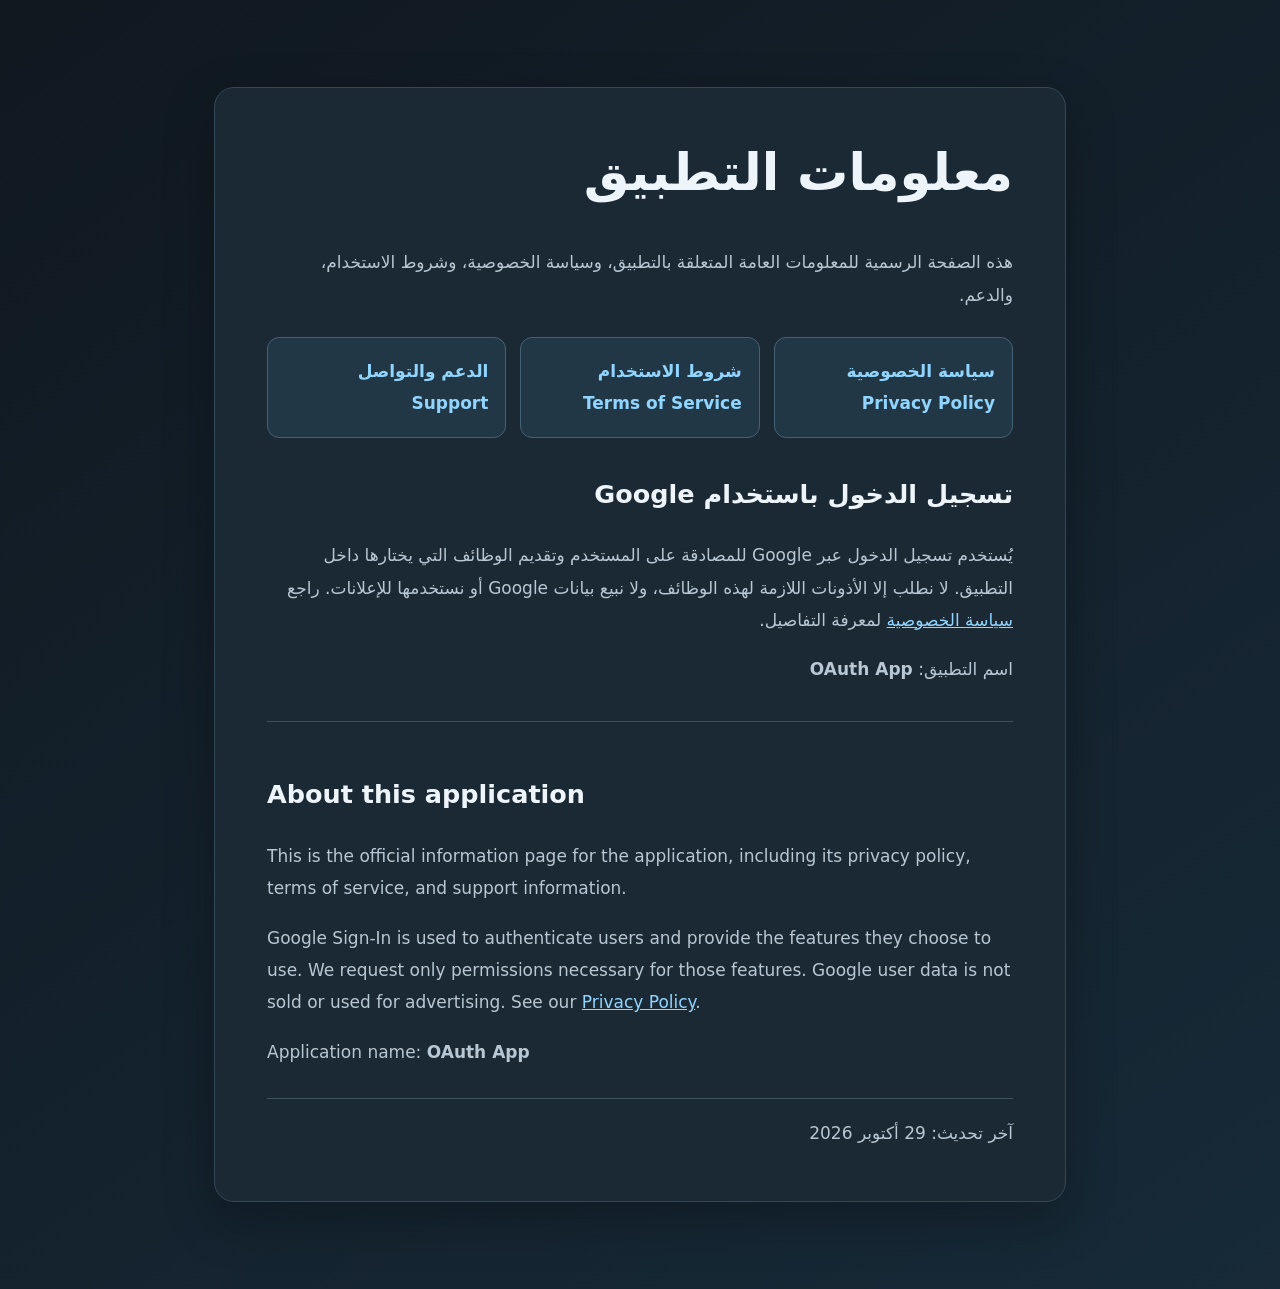
==== index.html @ 6fe6a96d "Add OAuth app information and policy pages" ====
<!doctype html>
<html lang="ar" dir="rtl">
<head>
<meta charset="utf-8"><meta name="viewport" content="width=device-width,initial-scale=1"><meta name="description" content="معلومات التطبيق وسياسة الخصوصية وشروط الاستخدام والدعم."><title>معلومات التطبيق</title>
<style>:root{color-scheme:dark;--bg:#101820;--panel:#1b2935;--text:#edf4fa;--muted:#b8c7d4;--accent:#91d5ff}*{box-sizing:border-box}body{margin:0;background:linear-gradient(145deg,#101820,#172a38);color:var(--text);font:17px/1.9 system-ui,-apple-system,"Segoe UI",sans-serif}main{max-width:900px;margin:7vh auto;padding:24px}.card{background:var(--panel);border:1px solid #344958;border-radius:20px;padding:clamp(24px,5vw,52px);box-shadow:0 18px 50px #0004}h1{font-size:clamp(2rem,5vw,3.2rem);line-height:1.25;margin-top:0}h2{margin-top:2rem}p,.muted{color:var(--muted)}a{color:var(--accent)}nav{display:grid;grid-template-columns:repeat(auto-fit,minmax(210px,1fr));gap:14px;margin:26px 0}nav a{background:#223746;padding:17px;border:1px solid #456174;border-radius:12px;text-decoration:none;font-weight:650}nav a:hover{background:#2d4659}footer{border-top:1px solid #40515e;margin-top:30px;padding-top:18px;color:var(--muted)}.en{direction:ltr;text-align:left;border-top:1px solid #40515e;margin-top:36px;padding-top:16px}</style></head>
<body><main><article class="card"><h1>معلومات التطبيق</h1><p>هذه الصفحة الرسمية للمعلومات العامة المتعلقة بالتطبيق، وسياسة الخصوصية، وشروط الاستخدام، والدعم.</p><nav aria-label="روابط مهمة"><a href="privacy.html">سياسة الخصوصية <span lang="en">Privacy Policy</span></a><a href="terms.html">شروط الاستخدام <span lang="en">Terms of Service</span></a><a href="support.html">الدعم والتواصل <span lang="en">Support</span></a></nav><h2>تسجيل الدخول باستخدام Google</h2><p>يُستخدم تسجيل الدخول عبر Google للمصادقة على المستخدم وتقديم الوظائف التي يختارها داخل التطبيق. لا نطلب إلا الأذونات اللازمة لهذه الوظائف، ولا نبيع بيانات Google أو نستخدمها للإعلانات. راجع <a href="privacy.html">سياسة الخصوصية</a> لمعرفة التفاصيل.</p><p>اسم التطبيق: <strong>OAuth App</strong></p><div class="en" lang="en"><h2>About this application</h2><p>This is the official information page for the application, including its privacy policy, terms of service, and support information.</p><p>Google Sign-In is used to authenticate users and provide the features they choose to use. We request only permissions necessary for those features. Google user data is not sold or used for advertising. See our <a href="privacy.html">Privacy Policy</a>.</p><p>Application name: <strong>OAuth App</strong></p></div><footer>آخر تحديث: 29 أكتوبر 2026</footer></article></main></body></html>
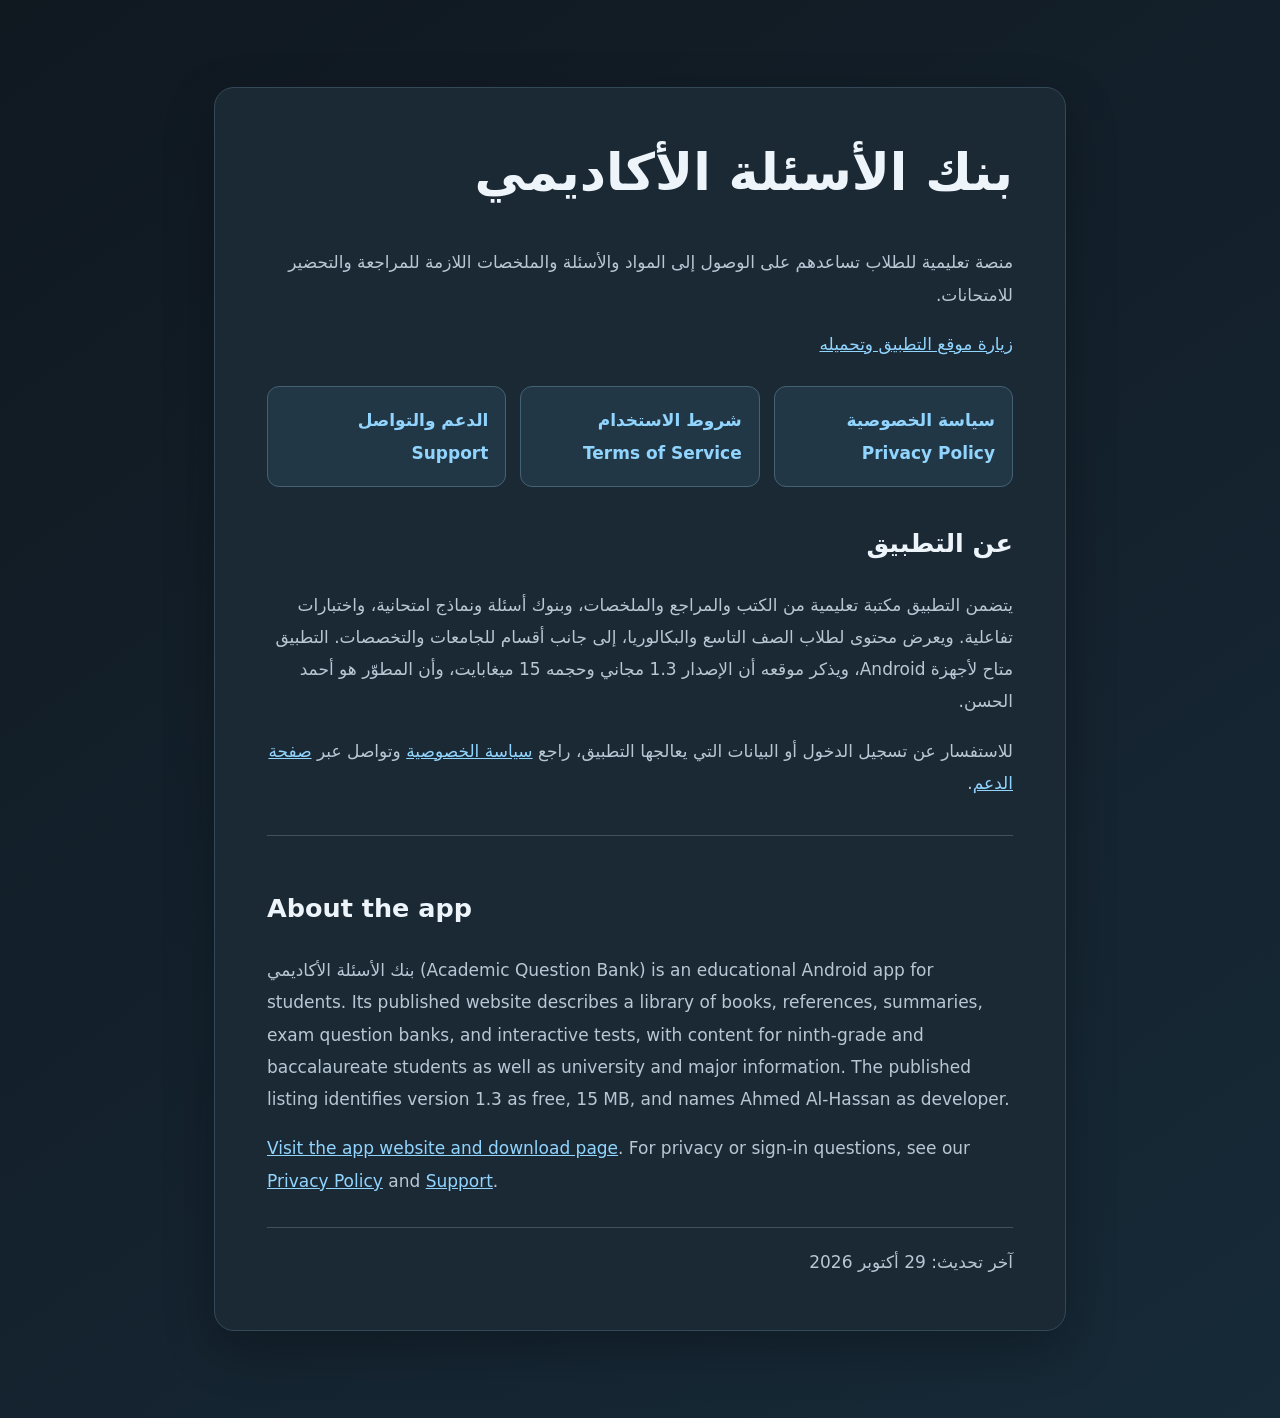
==== commit e26daffa: "Customize OAuth pages for Academic Question Bank" ====
--- a/index.html
+++ b/index.html
@@ -1,6 +1,6 @@
 <!doctype html>
 <html lang="ar" dir="rtl">
 <head>
-<meta charset="utf-8"><meta name="viewport" content="width=device-width,initial-scale=1"><meta name="description" content="معلومات التطبيق وسياسة الخصوصية وشروط الاستخدام والدعم."><title>معلومات التطبيق</title>
+<meta charset="utf-8"><meta name="viewport" content="width=device-width,initial-scale=1"><meta name="description" content="معلومات التطبيق وسياسة الخصوصية وشروط الاستخدام والدعم."><title>بنك الأسئلة الأكاديمي | الموقع الرسمي للمعلومات</title>
 <style>:root{color-scheme:dark;--bg:#101820;--panel:#1b2935;--text:#edf4fa;--muted:#b8c7d4;--accent:#91d5ff}*{box-sizing:border-box}body{margin:0;background:linear-gradient(145deg,#101820,#172a38);color:var(--text);font:17px/1.9 system-ui,-apple-system,"Segoe UI",sans-serif}main{max-width:900px;margin:7vh auto;padding:24px}.card{background:var(--panel);border:1px solid #344958;border-radius:20px;padding:clamp(24px,5vw,52px);box-shadow:0 18px 50px #0004}h1{font-size:clamp(2rem,5vw,3.2rem);line-height:1.25;margin-top:0}h2{margin-top:2rem}p,.muted{color:var(--muted)}a{color:var(--accent)}nav{display:grid;grid-template-columns:repeat(auto-fit,minmax(210px,1fr));gap:14px;margin:26px 0}nav a{background:#223746;padding:17px;border:1px solid #456174;border-radius:12px;text-decoration:none;font-weight:650}nav a:hover{background:#2d4659}footer{border-top:1px solid #40515e;margin-top:30px;padding-top:18px;color:var(--muted)}.en{direction:ltr;text-align:left;border-top:1px solid #40515e;margin-top:36px;padding-top:16px}</style></head>
-<body><main><article class="card"><h1>معلومات التطبيق</h1><p>هذه الصفحة الرسمية للمعلومات العامة المتعلقة بالتطبيق، وسياسة الخصوصية، وشروط الاستخدام، والدعم.</p><nav aria-label="روابط مهمة"><a href="privacy.html">سياسة الخصوصية <span lang="en">Privacy Policy</span></a><a href="terms.html">شروط الاستخدام <span lang="en">Terms of Service</span></a><a href="support.html">الدعم والتواصل <span lang="en">Support</span></a></nav><h2>تسجيل الدخول باستخدام Google</h2><p>يُستخدم تسجيل الدخول عبر Google للمصادقة على المستخدم وتقديم الوظائف التي يختارها داخل التطبيق. لا نطلب إلا الأذونات اللازمة لهذه الوظائف، ولا نبيع بيانات Google أو نستخدمها للإعلانات. راجع <a href="privacy.html">سياسة الخصوصية</a> لمعرفة التفاصيل.</p><p>اسم التطبيق: <strong>OAuth App</strong></p><div class="en" lang="en"><h2>About this application</h2><p>This is the official information page for the application, including its privacy policy, terms of service, and support information.</p><p>Google Sign-In is used to authenticate users and provide the features they choose to use. We request only permissions necessary for those features. Google user data is not sold or used for advertising. See our <a href="privacy.html">Privacy Policy</a>.</p><p>Application name: <strong>OAuth App</strong></p></div><footer>آخر تحديث: 29 أكتوبر 2026</footer></article></main></body></html>
+<body><main><article class="card"><h1>بنك الأسئلة الأكاديمي</h1><p>منصة تعليمية للطلاب تساعدهم على الوصول إلى المواد والأسئلة والملخصات اللازمة للمراجعة والتحضير للامتحانات.</p><p><a href="https://aqb-beta.vercel.app/">زيارة موقع التطبيق وتحميله</a></p><nav aria-label="روابط مهمة"><a href="privacy.html">سياسة الخصوصية <span lang="en">Privacy Policy</span></a><a href="terms.html">شروط الاستخدام <span lang="en">Terms of Service</span></a><a href="support.html">الدعم والتواصل <span lang="en">Support</span></a></nav><h2>عن التطبيق</h2><p>يتضمن التطبيق مكتبة تعليمية من الكتب والمراجع والملخصات، وبنوك أسئلة ونماذج امتحانية، واختبارات تفاعلية. ويعرض محتوى لطلاب الصف التاسع والبكالوريا، إلى جانب أقسام للجامعات والتخصصات. التطبيق متاح لأجهزة Android، ويذكر موقعه أن الإصدار 1.3 مجاني وحجمه 15 ميغابايت، وأن المطوّر هو أحمد الحسن.</p><p>للاستفسار عن تسجيل الدخول أو البيانات التي يعالجها التطبيق، راجع <a href="privacy.html">سياسة الخصوصية</a> وتواصل عبر <a href="support.html">صفحة الدعم</a>.</p><div class="en" lang="en"><h2>About the app</h2><p>بنك الأسئلة الأكاديمي (Academic Question Bank) is an educational Android app for students. Its published website describes a library of books, references, summaries, exam question banks, and interactive tests, with content for ninth-grade and baccalaureate students as well as university and major information. The published listing identifies version 1.3 as free, 15 MB, and names Ahmed Al-Hassan as developer.</p><p><a href="https://aqb-beta.vercel.app/">Visit the app website and download page</a>. For privacy or sign-in questions, see our <a href="privacy.html">Privacy Policy</a> and <a href="support.html">Support</a>.</p></div><footer>آخر تحديث: 29 أكتوبر 2026</footer></article></main></body></html>
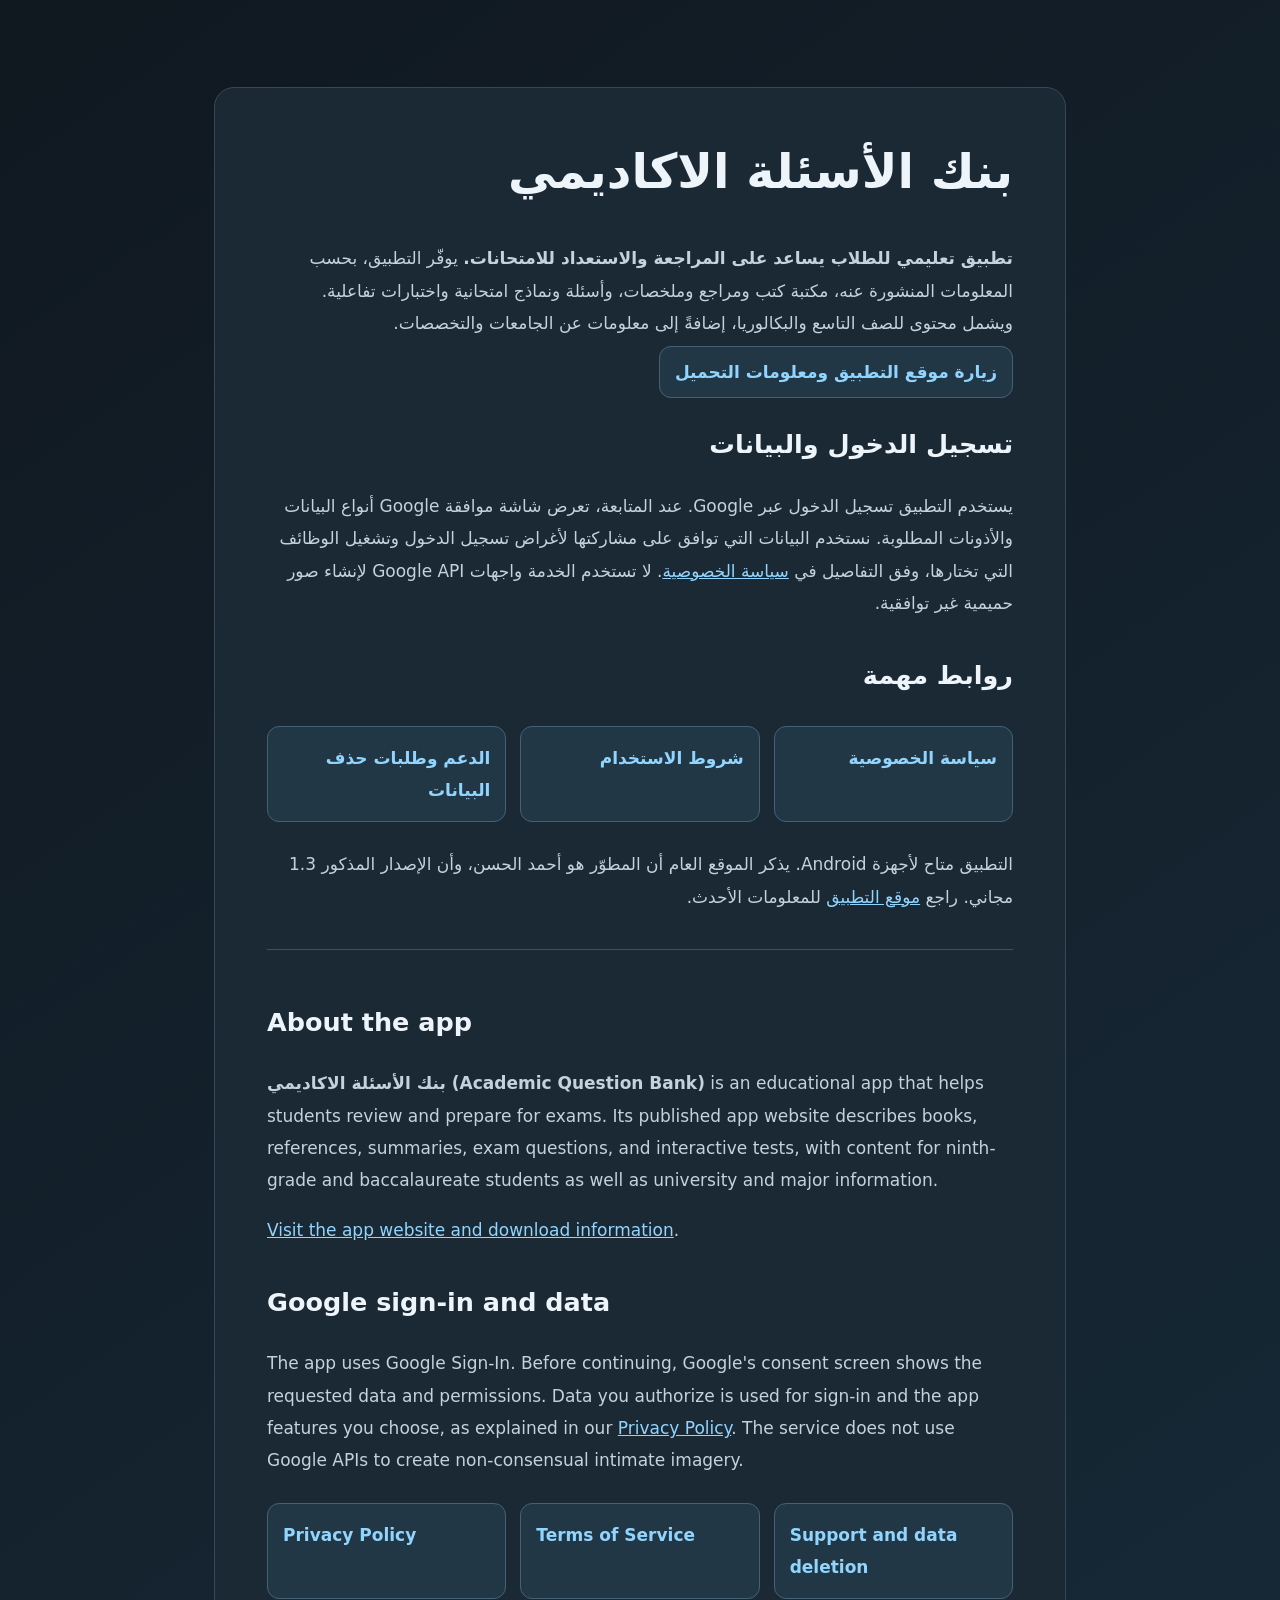
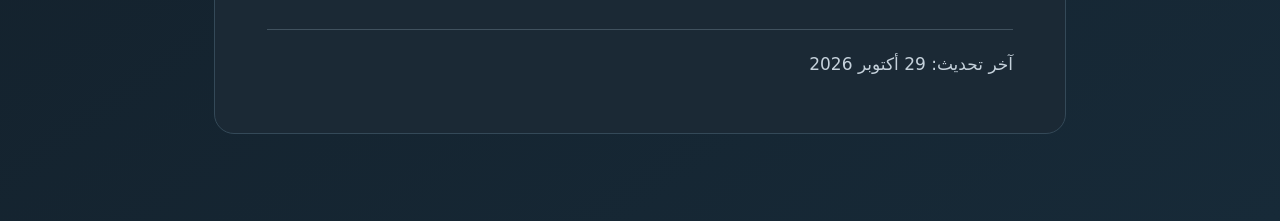
==== commit 50761957: "Improve OAuth review pages for بنك الأسئلة الاكاديمي" ====
--- a/index.html
+++ b/index.html
@@ -1,6 +1,2 @@
 <!doctype html>
-<html lang="ar" dir="rtl">
-<head>
-<meta charset="utf-8"><meta name="viewport" content="width=device-width,initial-scale=1"><meta name="description" content="معلومات التطبيق وسياسة الخصوصية وشروط الاستخدام والدعم."><title>بنك الأسئلة الأكاديمي | الموقع الرسمي للمعلومات</title>
-<style>:root{color-scheme:dark;--bg:#101820;--panel:#1b2935;--text:#edf4fa;--muted:#b8c7d4;--accent:#91d5ff}*{box-sizing:border-box}body{margin:0;background:linear-gradient(145deg,#101820,#172a38);color:var(--text);font:17px/1.9 system-ui,-apple-system,"Segoe UI",sans-serif}main{max-width:900px;margin:7vh auto;padding:24px}.card{background:var(--panel);border:1px solid #344958;border-radius:20px;padding:clamp(24px,5vw,52px);box-shadow:0 18px 50px #0004}h1{font-size:clamp(2rem,5vw,3.2rem);line-height:1.25;margin-top:0}h2{margin-top:2rem}p,.muted{color:var(--muted)}a{color:var(--accent)}nav{display:grid;grid-template-columns:repeat(auto-fit,minmax(210px,1fr));gap:14px;margin:26px 0}nav a{background:#223746;padding:17px;border:1px solid #456174;border-radius:12px;text-decoration:none;font-weight:650}nav a:hover{background:#2d4659}footer{border-top:1px solid #40515e;margin-top:30px;padding-top:18px;color:var(--muted)}.en{direction:ltr;text-align:left;border-top:1px solid #40515e;margin-top:36px;padding-top:16px}</style></head>
-<body><main><article class="card"><h1>بنك الأسئلة الأكاديمي</h1><p>منصة تعليمية للطلاب تساعدهم على الوصول إلى المواد والأسئلة والملخصات اللازمة للمراجعة والتحضير للامتحانات.</p><p><a href="https://aqb-beta.vercel.app/">زيارة موقع التطبيق وتحميله</a></p><nav aria-label="روابط مهمة"><a href="privacy.html">سياسة الخصوصية <span lang="en">Privacy Policy</span></a><a href="terms.html">شروط الاستخدام <span lang="en">Terms of Service</span></a><a href="support.html">الدعم والتواصل <span lang="en">Support</span></a></nav><h2>عن التطبيق</h2><p>يتضمن التطبيق مكتبة تعليمية من الكتب والمراجع والملخصات، وبنوك أسئلة ونماذج امتحانية، واختبارات تفاعلية. ويعرض محتوى لطلاب الصف التاسع والبكالوريا، إلى جانب أقسام للجامعات والتخصصات. التطبيق متاح لأجهزة Android، ويذكر موقعه أن الإصدار 1.3 مجاني وحجمه 15 ميغابايت، وأن المطوّر هو أحمد الحسن.</p><p>للاستفسار عن تسجيل الدخول أو البيانات التي يعالجها التطبيق، راجع <a href="privacy.html">سياسة الخصوصية</a> وتواصل عبر <a href="support.html">صفحة الدعم</a>.</p><div class="en" lang="en"><h2>About the app</h2><p>بنك الأسئلة الأكاديمي (Academic Question Bank) is an educational Android app for students. Its published website describes a library of books, references, summaries, exam question banks, and interactive tests, with content for ninth-grade and baccalaureate students as well as university and major information. The published listing identifies version 1.3 as free, 15 MB, and names Ahmed Al-Hassan as developer.</p><p><a href="https://aqb-beta.vercel.app/">Visit the app website and download page</a>. For privacy or sign-in questions, see our <a href="privacy.html">Privacy Policy</a> and <a href="support.html">Support</a>.</p></div><footer>آخر تحديث: 29 أكتوبر 2026</footer></article></main></body></html>
+<html lang="ar" dir="rtl"><head><meta charset="utf-8"><meta name="viewport" content="width=device-width,initial-scale=1"><meta name="description" content="بنك الأسئلة الاكاديمي تطبيق تعليمي للطلاب للمراجعة والتدرب على الأسئلة والاختبارات."><title>بنك الأسئلة الاكاديمي | الموقع الرسمي</title><style>:root{color-scheme:dark;--bg:#101820;--panel:#1b2935;--text:#edf4fa;--muted:#c5d1db;--accent:#91d5ff}*{box-sizing:border-box}body{margin:0;background:linear-gradient(145deg,#101820,#172a38);color:var(--text);font:17px/1.9 system-ui,sans-serif}main{max-width:900px;margin:7vh auto;padding:24px}.card{background:var(--panel);border:1px solid #344958;border-radius:20px;padding:clamp(24px,5vw,52px)}h1{font-size:clamp(2rem,5vw,3rem);line-height:1.3;margin-top:0}h2{margin-top:2rem}p,li{color:var(--muted)}a{color:var(--accent)}nav{display:grid;grid-template-columns:repeat(auto-fit,minmax(190px,1fr));gap:14px;margin:26px 0}nav a,.primary{background:#223746;padding:15px;border:1px solid #456174;border-radius:12px;text-decoration:none;font-weight:650}footer{border-top:1px solid #40515e;margin-top:30px;padding-top:18px;color:var(--muted)}.en{direction:ltr;text-align:left;border-top:1px solid #40515e;margin-top:36px;padding-top:16px}</style></head><body><main><article class="card"><h1>بنك الأسئلة الاكاديمي</h1><p><strong>تطبيق تعليمي للطلاب يساعد على المراجعة والاستعداد للامتحانات.</strong> يوفّر التطبيق، بحسب المعلومات المنشورة عنه، مكتبة كتب ومراجع وملخصات، وأسئلة ونماذج امتحانية واختبارات تفاعلية. ويشمل محتوى للصف التاسع والبكالوريا، إضافةً إلى معلومات عن الجامعات والتخصصات.</p><p><a class="primary" href="https://aqb-beta.vercel.app/">زيارة موقع التطبيق ومعلومات التحميل</a></p><h2>تسجيل الدخول والبيانات</h2><p>يستخدم التطبيق تسجيل الدخول عبر Google. عند المتابعة، تعرض شاشة موافقة Google أنواع البيانات والأذونات المطلوبة. نستخدم البيانات التي توافق على مشاركتها لأغراض تسجيل الدخول وتشغيل الوظائف التي تختارها، وفق التفاصيل في <a href="privacy.html">سياسة الخصوصية</a>. لا تستخدم الخدمة واجهات Google API لإنشاء صور حميمية غير توافقية.</p><h2>روابط مهمة</h2><nav aria-label="روابط مهمة"><a href="privacy.html">سياسة الخصوصية</a><a href="terms.html">شروط الاستخدام</a><a href="support.html">الدعم وطلبات حذف البيانات</a></nav><p>التطبيق متاح لأجهزة Android. يذكر الموقع العام أن المطوّر هو أحمد الحسن، وأن الإصدار المذكور 1.3 مجاني. راجع <a href="https://aqb-beta.vercel.app/">موقع التطبيق</a> للمعلومات الأحدث.</p><div class="en" lang="en"><h2>About the app</h2><p><strong>بنك الأسئلة الاكاديمي (Academic Question Bank)</strong> is an educational app that helps students review and prepare for exams. Its published app website describes books, references, summaries, exam questions, and interactive tests, with content for ninth-grade and baccalaureate students as well as university and major information.</p><p><a href="https://aqb-beta.vercel.app/">Visit the app website and download information</a>.</p><h2>Google sign-in and data</h2><p>The app uses Google Sign-In. Before continuing, Google's consent screen shows the requested data and permissions. Data you authorize is used for sign-in and the app features you choose, as explained in our <a href="privacy.html">Privacy Policy</a>. The service does not use Google APIs to create non-consensual intimate imagery.</p><nav><a href="privacy.html">Privacy Policy</a><a href="terms.html">Terms of Service</a><a href="support.html">Support and data deletion</a></nav></div><footer>آخر تحديث: 29 أكتوبر 2026</footer></article></main></body></html>
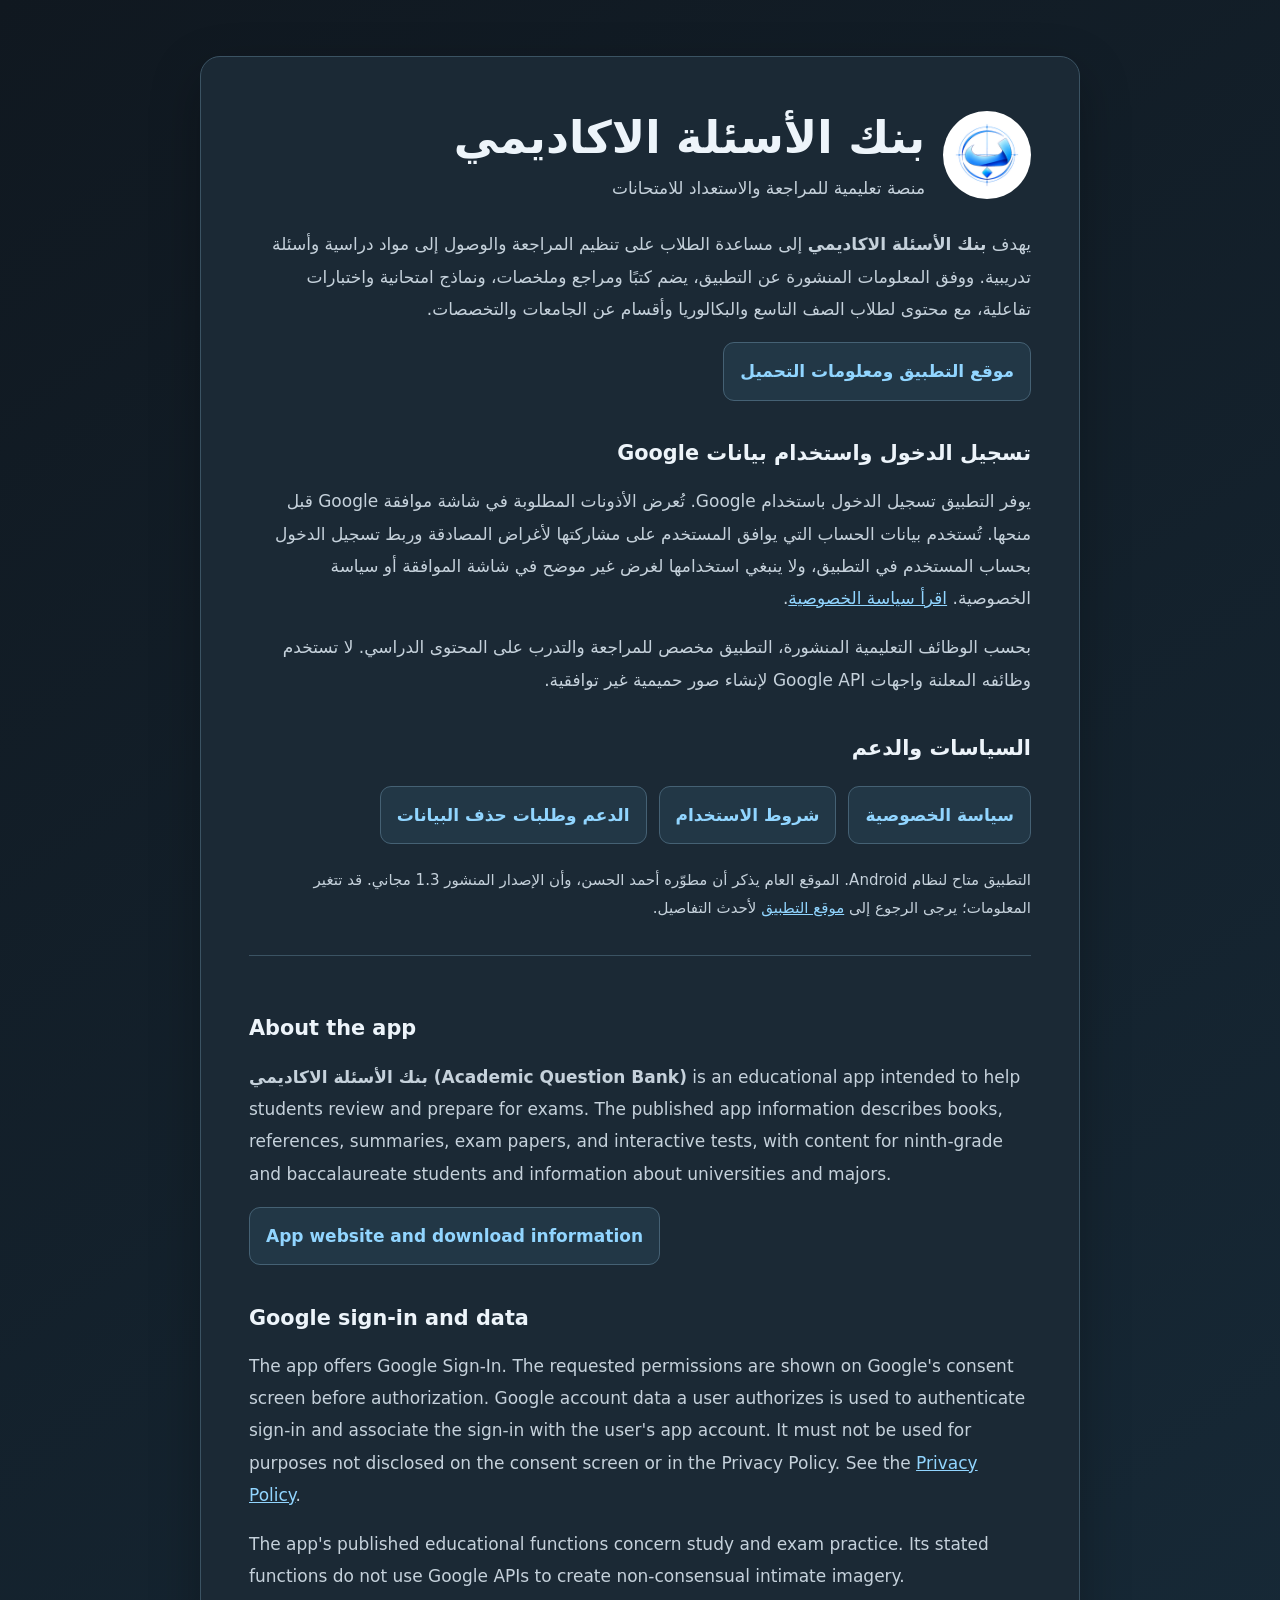
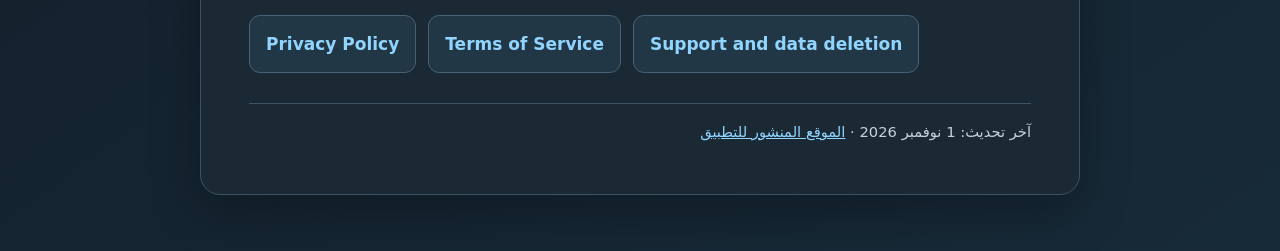
==== commit cb2ba347: "Improve Arabic OAuth pages and add app branding" ====
--- a/index.html
+++ b/index.html
@@ -1,2 +1,2 @@
 <!doctype html>
-<html lang="ar" dir="rtl"><head><meta charset="utf-8"><meta name="viewport" content="width=device-width,initial-scale=1"><meta name="description" content="بنك الأسئلة الاكاديمي تطبيق تعليمي للطلاب للمراجعة والتدرب على الأسئلة والاختبارات."><title>بنك الأسئلة الاكاديمي | الموقع الرسمي</title><style>:root{color-scheme:dark;--bg:#101820;--panel:#1b2935;--text:#edf4fa;--muted:#c5d1db;--accent:#91d5ff}*{box-sizing:border-box}body{margin:0;background:linear-gradient(145deg,#101820,#172a38);color:var(--text);font:17px/1.9 system-ui,sans-serif}main{max-width:900px;margin:7vh auto;padding:24px}.card{background:var(--panel);border:1px solid #344958;border-radius:20px;padding:clamp(24px,5vw,52px)}h1{font-size:clamp(2rem,5vw,3rem);line-height:1.3;margin-top:0}h2{margin-top:2rem}p,li{color:var(--muted)}a{color:var(--accent)}nav{display:grid;grid-template-columns:repeat(auto-fit,minmax(190px,1fr));gap:14px;margin:26px 0}nav a,.primary{background:#223746;padding:15px;border:1px solid #456174;border-radius:12px;text-decoration:none;font-weight:650}footer{border-top:1px solid #40515e;margin-top:30px;padding-top:18px;color:var(--muted)}.en{direction:ltr;text-align:left;border-top:1px solid #40515e;margin-top:36px;padding-top:16px}</style></head><body><main><article class="card"><h1>بنك الأسئلة الاكاديمي</h1><p><strong>تطبيق تعليمي للطلاب يساعد على المراجعة والاستعداد للامتحانات.</strong> يوفّر التطبيق، بحسب المعلومات المنشورة عنه، مكتبة كتب ومراجع وملخصات، وأسئلة ونماذج امتحانية واختبارات تفاعلية. ويشمل محتوى للصف التاسع والبكالوريا، إضافةً إلى معلومات عن الجامعات والتخصصات.</p><p><a class="primary" href="https://aqb-beta.vercel.app/">زيارة موقع التطبيق ومعلومات التحميل</a></p><h2>تسجيل الدخول والبيانات</h2><p>يستخدم التطبيق تسجيل الدخول عبر Google. عند المتابعة، تعرض شاشة موافقة Google أنواع البيانات والأذونات المطلوبة. نستخدم البيانات التي توافق على مشاركتها لأغراض تسجيل الدخول وتشغيل الوظائف التي تختارها، وفق التفاصيل في <a href="privacy.html">سياسة الخصوصية</a>. لا تستخدم الخدمة واجهات Google API لإنشاء صور حميمية غير توافقية.</p><h2>روابط مهمة</h2><nav aria-label="روابط مهمة"><a href="privacy.html">سياسة الخصوصية</a><a href="terms.html">شروط الاستخدام</a><a href="support.html">الدعم وطلبات حذف البيانات</a></nav><p>التطبيق متاح لأجهزة Android. يذكر الموقع العام أن المطوّر هو أحمد الحسن، وأن الإصدار المذكور 1.3 مجاني. راجع <a href="https://aqb-beta.vercel.app/">موقع التطبيق</a> للمعلومات الأحدث.</p><div class="en" lang="en"><h2>About the app</h2><p><strong>بنك الأسئلة الاكاديمي (Academic Question Bank)</strong> is an educational app that helps students review and prepare for exams. Its published app website describes books, references, summaries, exam questions, and interactive tests, with content for ninth-grade and baccalaureate students as well as university and major information.</p><p><a href="https://aqb-beta.vercel.app/">Visit the app website and download information</a>.</p><h2>Google sign-in and data</h2><p>The app uses Google Sign-In. Before continuing, Google's consent screen shows the requested data and permissions. Data you authorize is used for sign-in and the app features you choose, as explained in our <a href="privacy.html">Privacy Policy</a>. The service does not use Google APIs to create non-consensual intimate imagery.</p><nav><a href="privacy.html">Privacy Policy</a><a href="terms.html">Terms of Service</a><a href="support.html">Support and data deletion</a></nav></div><footer>آخر تحديث: 29 أكتوبر 2026</footer></article></main></body></html>
+<html lang="ar" dir="rtl"><head><meta charset="utf-8"><meta name="viewport" content="width=device-width,initial-scale=1"><meta name="google-site-verification" content="xppx47nqivsazatY1pl3DS8NKEHltFg70wa44VmOESo"><meta name="description" content="بنك الأسئلة الاكاديمي تطبيق تعليمي لمساعدة الطلاب على المراجعة والتدرب على الأسئلة والاختبارات."><meta name="theme-color" content="#101820"><title>بنك الأسئلة الاكاديمي | الموقع الرسمي</title><link rel="icon" href="assets/app-logo.png"><link rel="stylesheet" href="assets/site.css"></head><body><main><article class="card"><header class="brand"><img class="logo" src="assets/app-logo.png" alt="شعار بنك الأسئلة الاكاديمي"><div><h1>بنك الأسئلة الاكاديمي</h1><p class="brand-label">منصة تعليمية للمراجعة والاستعداد للامتحانات</p></div></header><p>يهدف <strong>بنك الأسئلة الاكاديمي</strong> إلى مساعدة الطلاب على تنظيم المراجعة والوصول إلى مواد دراسية وأسئلة تدريبية. ووفق المعلومات المنشورة عن التطبيق، يضم كتبًا ومراجع وملخصات، ونماذج امتحانية واختبارات تفاعلية، مع محتوى لطلاب الصف التاسع والبكالوريا وأقسام عن الجامعات والتخصصات.</p><p><a class="button" href="https://aqb-beta.vercel.app/">موقع التطبيق ومعلومات التحميل</a></p><h2>تسجيل الدخول واستخدام بيانات Google</h2><p>يوفر التطبيق تسجيل الدخول باستخدام Google. تُعرض الأذونات المطلوبة في شاشة موافقة Google قبل منحها. تُستخدم بيانات الحساب التي يوافق المستخدم على مشاركتها لأغراض المصادقة وربط تسجيل الدخول بحساب المستخدم في التطبيق، ولا ينبغي استخدامها لغرض غير موضح في شاشة الموافقة أو سياسة الخصوصية. <a href="privacy.html">اقرأ سياسة الخصوصية</a>.</p><p>بحسب الوظائف التعليمية المنشورة، التطبيق مخصص للمراجعة والتدرب على المحتوى الدراسي. لا تستخدم وظائفه المعلنة واجهات Google API لإنشاء صور حميمية غير توافقية.</p><h2>السياسات والدعم</h2><nav class="links" aria-label="روابط السياسات والدعم"><a href="privacy.html">سياسة الخصوصية</a><a href="terms.html">شروط الاستخدام</a><a href="support.html">الدعم وطلبات حذف البيانات</a></nav><p class="small">التطبيق متاح لنظام Android. الموقع العام يذكر أن مطوّره أحمد الحسن، وأن الإصدار المنشور 1.3 مجاني. قد تتغير المعلومات؛ يرجى الرجوع إلى <a href="https://aqb-beta.vercel.app/">موقع التطبيق</a> لأحدث التفاصيل.</p><div class="en" lang="en"><h2>About the app</h2><p><strong>بنك الأسئلة الاكاديمي (Academic Question Bank)</strong> is an educational app intended to help students review and prepare for exams. The published app information describes books, references, summaries, exam papers, and interactive tests, with content for ninth-grade and baccalaureate students and information about universities and majors.</p><p><a class="button" href="https://aqb-beta.vercel.app/">App website and download information</a></p><h2>Google sign-in and data</h2><p>The app offers Google Sign-In. The requested permissions are shown on Google's consent screen before authorization. Google account data a user authorizes is used to authenticate sign-in and associate the sign-in with the user's app account. It must not be used for purposes not disclosed on the consent screen or in the Privacy Policy. See the <a href="privacy.html">Privacy Policy</a>.</p><p>The app's published educational functions concern study and exam practice. Its stated functions do not use Google APIs to create non-consensual intimate imagery.</p><nav class="links"><a href="privacy.html">Privacy Policy</a><a href="terms.html">Terms of Service</a><a href="support.html">Support and data deletion</a></nav></div><footer>آخر تحديث: 1 نوفمبر 2026 · <a href="https://aqb-beta.vercel.app/">الموقع المنشور للتطبيق</a></footer></article></main></body></html>
--- a/assets/site.css
+++ b/assets/site.css
@@ -0,0 +1 @@
+*{box-sizing:border-box} :root{color-scheme:dark;--bg:#101820;--panel:#1b2935;--text:#edf4fa;--muted:#c5d1db;--line:#3b5363;--accent:#91d5ff} body{margin:0;background:linear-gradient(145deg,#101820,#172a38);color:var(--text);font:17px/1.9 system-ui,-apple-system,"Segoe UI",sans-serif}main{max-width:920px;margin:4vh auto;padding:20px}.card{background:var(--panel);border:1px solid var(--line);border-radius:20px;padding:clamp(22px,5vw,48px);box-shadow:0 18px 50px #0004}header.brand{display:flex;align-items:center;gap:18px;margin-bottom:24px}.logo{width:88px;height:88px;object-fit:contain;background:white;border-radius:50%;padding:4px}h1{font-size:clamp(1.8rem,5vw,2.8rem);line-height:1.3;margin:.1em 0}h2{font-size:1.3rem;line-height:1.45;margin:1.8em 0 .5em}p,li{color:var(--muted)}a{color:var(--accent)}nav.links{display:flex;flex-wrap:wrap;gap:12px;margin:22px 0}nav.links a,.button{display:inline-block;background:#223746;padding:12px 16px;border:1px solid #456174;border-radius:11px;text-decoration:none;font-weight:650}nav.links a:hover,.button:hover{background:#2d4659}.note{padding:14px 18px;border-right:4px solid #59a9dc;background:#223746;border-radius:8px}.en{direction:ltr;text-align:left;border-top:1px solid var(--line);margin-top:32px;padding-top:20px}.en p,.en li{text-align:left}footer{border-top:1px solid var(--line);margin-top:30px;padding-top:14px;color:var(--muted);font-size:.92rem}.small{font-size:.94rem;color:var(--muted)}.brand-label{color:var(--muted);margin:0}@media(max-width:560px){main{padding:12px}.logo{width:68px;height:68px}}
